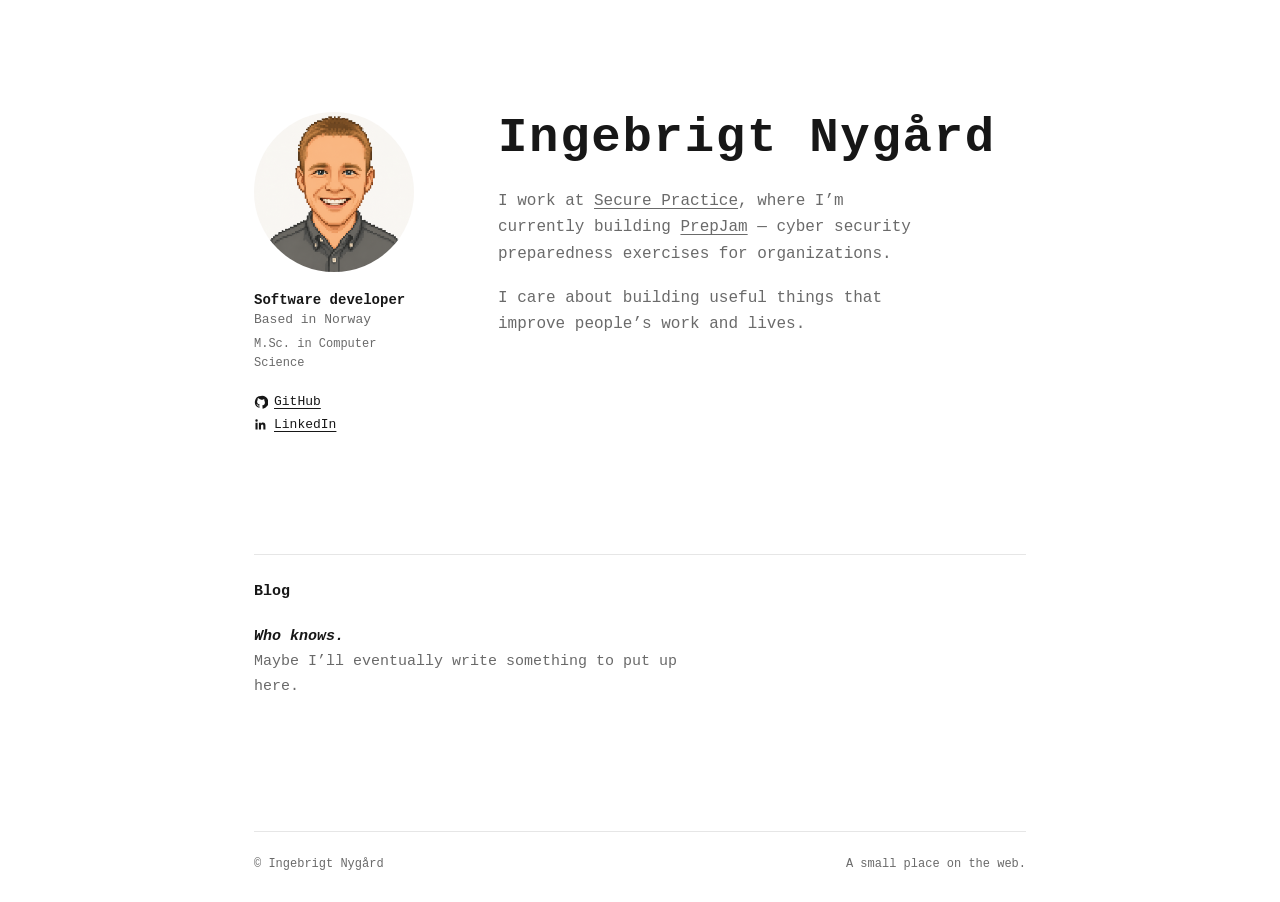
==== index.html @ 6bba3090 "feat: add personal developer website" ====
<!doctype html>
<html lang="en">
  <head>
    <meta charset="UTF-8" />
    <meta name="viewport" content="width=device-width, initial-scale=1.0" />
    <meta name="description" content="Ingebrigt Nygård — software developer in Norway." />
    <title>Ingebrigt Nygård</title>
    <link rel="icon" type="image/png" href="favicon.png" />
    <link rel="stylesheet" href="styles.css" />
  </head>
  <body>
    <main>
      <section class="intro" aria-labelledby="intro-title">
        <aside class="profile-card">
          <div class="profile-image">
            <img src="favicon.png" alt="Pixel portrait of Ingebrigt Nygård" />
            <img class="profile-image-hover" src="https://avatars.githubusercontent.com/u/37065507?v=4" alt="" />
          </div>
          <p class="profile-name">Software developer</p>
          <p class="study-title">Based in Norway</p>
          <p class="education">M.Sc. in Computer Science</p>
          <div class="profile-links">
            <a href="https://github.com/ingin97"><svg aria-hidden="true" viewBox="0 0 16 16"><path d="M8 1a7 7 0 0 0-2.21 13.64c.35.06.48-.15.48-.34v-1.35c-1.95.42-2.36-.83-2.36-.83-.32-.81-.78-1.03-.78-1.03-.64-.43.05-.42.05-.42.7.05 1.08.73 1.08.73.63 1.07 1.64.76 2.04.58.06-.45.25-.76.45-.94-1.56-.17-3.2-.78-3.2-3.47 0-.77.28-1.4.73-1.89-.07-.18-.32-.9.07-1.87 0 0 .6-.19 1.92.72A6.7 6.7 0 0 1 8 5.29c.6 0 1.2.08 1.76.24 1.33-.91 1.92-.72 1.92-.72.39.97.14 1.69.07 1.87.46.49.73 1.12.73 1.89 0 2.7-1.65 3.3-3.22 3.47.25.22.48.65.48 1.3v1.92c0 .19.13.41.48.34A7 7 0 0 0 8 1Z" /></svg>GitHub</a>
            <a href="https://www.linkedin.com/in/ingebrigtnygard/"><svg aria-hidden="true" viewBox="0 0 16 16"><path d="M2.9 1.5a1.4 1.4 0 1 1 0 2.8 1.4 1.4 0 0 1 0-2.8ZM1.7 5.4h2.4v7.7H1.7V5.4Zm3.9 0h2.3v1.05h.03c.32-.6 1.1-1.24 2.27-1.24 2.43 0 2.88 1.6 2.88 3.68v4.23h-2.4V9.37c0-.89-.02-2.03-1.24-2.03-1.24 0-1.43.97-1.43 1.97v3.81h-2.4V5.4Z" /></svg>LinkedIn</a>
          </div>
        </aside>
        <div class="intro-content">
          <h1 id="intro-title">Ingebrigt Nygård</h1>
          <p>I work at <a href="https://securepractice.co">Secure Practice</a>, where I’m currently building <a href="https://prepjam.com">PrepJam</a> — cyber security preparedness exercises for organizations.</p>
          <p>I care about building useful things that improve people’s work and lives.</p>
        </div>
      </section>

      <section id="writing" aria-labelledby="writing-title">
        <div class="section-heading">
          <h2 id="writing-title">Blog</h2>
        </div>

        <p class="empty-state"><span>Who knows.</span><br />Maybe I’ll eventually write something to put up here.</p>
      </section>

      <footer><span>© <span id="year"></span> Ingebrigt Nygård</span><span>A small place on the web.</span></footer>
    </main>
    <script src="script.js"></script>
  </body>
</html>
---- styles.css ----
:root {
  --ink: #171717;
  --muted: #6a6a6a;
  --line: #e6e6e6;
  --page: #fff;
}

* { box-sizing: border-box; }
html { scroll-behavior: smooth; }
body { margin: 0; background: var(--page); color: var(--ink); font-family: ui-monospace, SFMono-Regular, Consolas, "Liberation Mono", monospace; }
a { color: inherit; text-decoration: underline; text-underline-offset: 3px; }
main { max-width: 820px; margin: 0 auto; padding: 0 24px; }
.intro { display: grid; grid-template-columns: 170px minmax(0, 1fr); gap: 74px; padding: 112px 0 122px; }
.profile-image { position: relative; width: 160px; height: 160px; margin-bottom: 17px; overflow: hidden; border-radius: 50%; }
.profile-image img { display: block; width: 100%; height: 100%; object-fit: cover; }
.profile-image-hover { position: absolute; inset: 0; opacity: 0; transition: opacity .2s ease; }
.profile-image:hover .profile-image-hover { opacity: 1; }
.profile-name { color: var(--ink) !important; font-size: 14px !important; font-weight: 600; }
.study-title { margin-top: -3px !important; font-size: 13px !important; }
.education { margin-top: 4px !important; font-size: 12px !important; }
.profile-links { display: flex; flex-direction: column; align-items: flex-start; gap: 8px; margin-top: 20px; font-size: 13px; }
.profile-links a { display: inline-flex; align-items: center; gap: 6px; }
.profile-links svg { width: 14px; height: 14px; fill: currentColor; }
h1 { margin: 0 0 22px; font-size: clamp(34px, 5.2vw, 49px); letter-spacing: .035em; line-height: 1.1; font-weight: 600; }
.intro p { max-width: 430px; margin: 0; color: var(--muted); font-size: 16px; line-height: 1.65; }
.intro-content p + p { margin-top: 18px; }
section#writing { border-top: 1px solid var(--line); padding: 28px 0 132px; }
.section-heading { display: flex; align-items: baseline; justify-content: space-between; }
h2 { margin: 0; font-size: 15px; font-weight: 600; }
.empty-state { max-width: 450px; margin: 25px 0 0; color: var(--muted); font-size: 15px; line-height: 1.65; }
.empty-state span { color: var(--ink); font-size: 15px; font-style: italic; font-weight: 600; }
footer { display: flex; justify-content: space-between; border-top: 1px solid var(--line); padding: 25px 0 31px; color: var(--muted); font-size: 12px; }
@media (max-width: 600px) {
  main { padding: 0 20px; }
  .intro { grid-template-columns: 1fr; gap: 26px; padding: 56px 0 80px; }
  .intro-content { display: contents; }
  .intro h1 { order: -1; margin-bottom: 0; font-size: clamp(27px, 8.5vw, 42px); letter-spacing: 0; }
  .profile-card { display: grid; grid-template-columns: 128px minmax(0, 1fr); column-gap: 18px; align-items: start; }
  .profile-image { grid-row: 1 / span 4; width: 128px; height: 128px; margin: 0; }
  .profile-name { margin-top: 4px !important; }
  .study-title { margin-top: -3px !important; }
  .education { margin-top: 2px !important; }
  .profile-links { gap: 0; margin-top: 4px; }
  .profile-links a { min-height: 22px; padding: 0; }
  .intro p { font-size: 15px; }
  section#writing { padding: 24px 0 84px; }
  .empty-state { margin-top: 20px; }
  footer { flex-direction: column; gap: 8px; padding: 22px 0 28px; line-height: 1.5; }
}

@media (hover: none) {
  .profile-image:active .profile-image-hover { opacity: 1; }
}
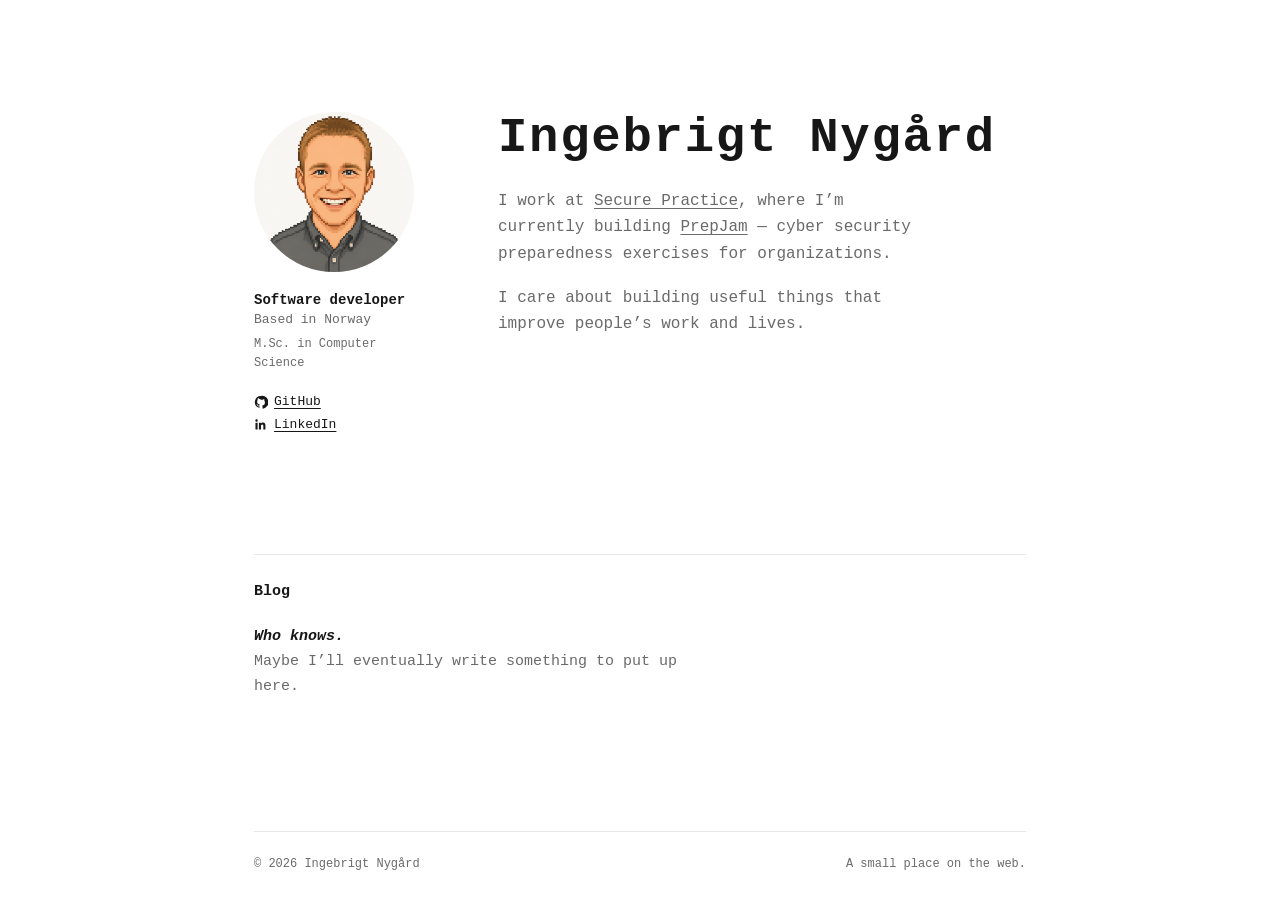
==== commit f343b1df: "feat: toggle profile image on mobile" ====
--- a/index.html
+++ b/index.html
@@ -12,10 +12,10 @@
     <main>
       <section class="intro" aria-labelledby="intro-title">
         <aside class="profile-card">
-          <div class="profile-image">
+          <button class="profile-image" type="button" aria-label="Show profile photo">
             <img src="favicon.png" alt="Pixel portrait of Ingebrigt Nygård" />
             <img class="profile-image-hover" src="https://avatars.githubusercontent.com/u/37065507?v=4" alt="" />
-          </div>
+          </button>
           <p class="profile-name">Software developer</p>
           <p class="study-title">Based in Norway</p>
           <p class="education">M.Sc. in Computer Science</p>
--- a/styles.css
+++ b/styles.css
@@ -11,10 +11,11 @@
 a { color: inherit; text-decoration: underline; text-underline-offset: 3px; }
 main { max-width: 820px; margin: 0 auto; padding: 0 24px; }
 .intro { display: grid; grid-template-columns: 170px minmax(0, 1fr); gap: 74px; padding: 112px 0 122px; }
-.profile-image { position: relative; width: 160px; height: 160px; margin-bottom: 17px; overflow: hidden; border-radius: 50%; }
+.profile-image { position: relative; width: 160px; height: 160px; margin-bottom: 17px; padding: 0; overflow: hidden; background: none; border: 0; border-radius: 50%; cursor: pointer; }
 .profile-image img { display: block; width: 100%; height: 100%; object-fit: cover; }
 .profile-image-hover { position: absolute; inset: 0; opacity: 0; transition: opacity .2s ease; }
-.profile-image:hover .profile-image-hover { opacity: 1; }
+.profile-image:hover .profile-image-hover, .profile-image.is-revealed .profile-image-hover { opacity: 1; }
+.profile-image:focus-visible { outline: 2px solid var(--ink); outline-offset: 4px; }
 .profile-name { color: var(--ink) !important; font-size: 14px !important; font-weight: 600; }
 .study-title { margin-top: -3px !important; font-size: 13px !important; }
 .education { margin-top: 4px !important; font-size: 12px !important; }
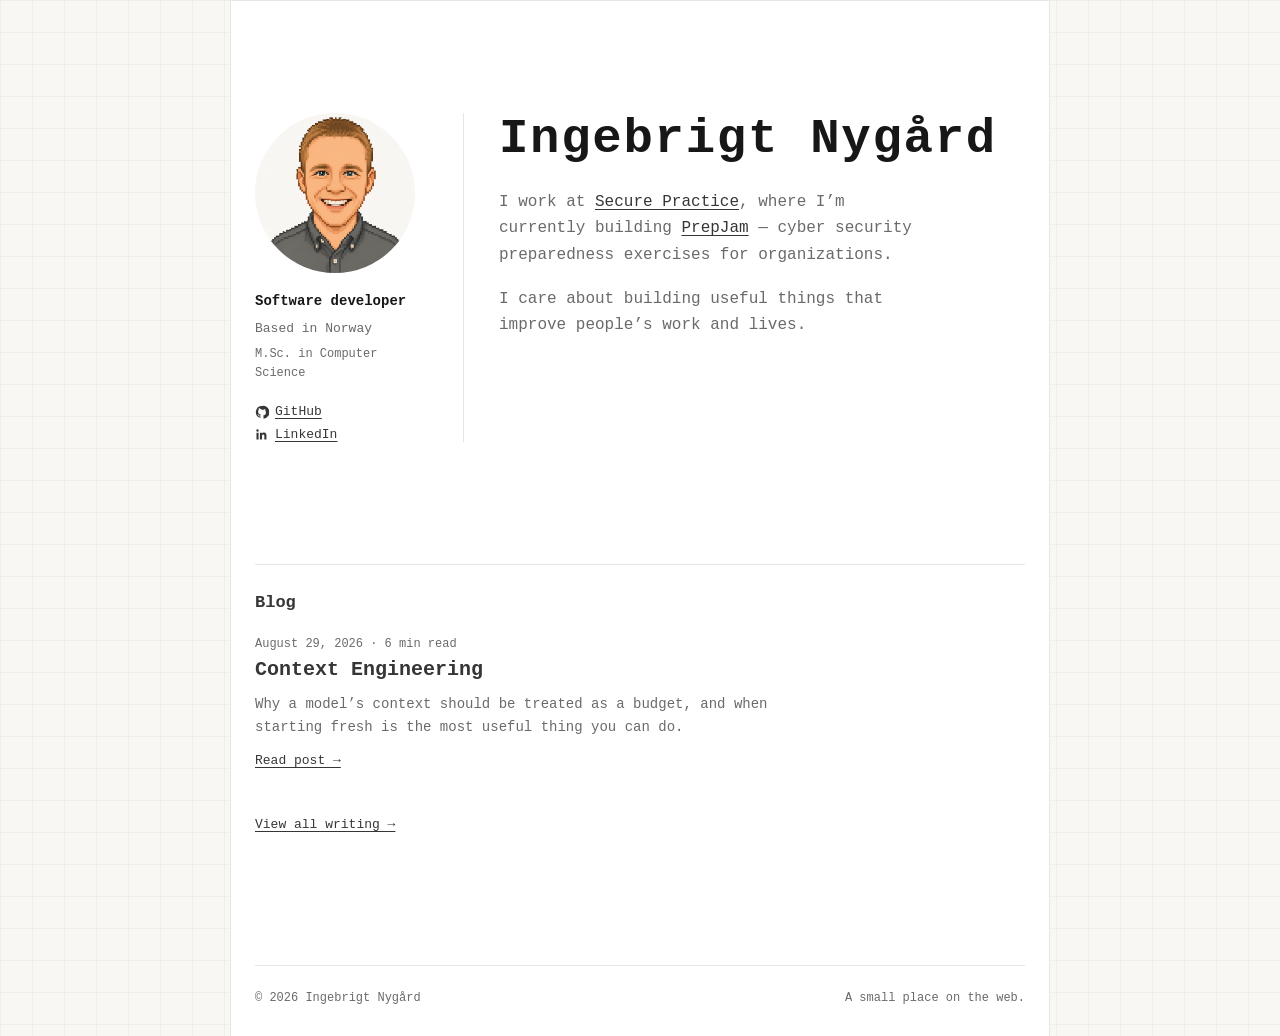
==== commit a40fdaf8: "feat(blog): publish context engineering post" ====
--- a/index.html
+++ b/index.html
@@ -4,6 +4,13 @@
     <meta charset="UTF-8" />
     <meta name="viewport" content="width=device-width, initial-scale=1.0" />
     <meta name="description" content="Ingebrigt Nygård — software developer in Norway." />
+    <link rel="canonical" href="https://ingebrigtnygard.com/" />
+    <meta property="og:title" content="Ingebrigt Nygård" />
+    <meta property="og:description" content="Software developer in Norway." />
+    <meta property="og:url" content="https://ingebrigtnygard.com/" />
+    <meta property="og:type" content="website" />
+    <meta property="og:image" content="https://ingebrigtnygard.com/favicon.png" />
+    <meta name="twitter:card" content="summary_large_image" />
     <title>Ingebrigt Nygård</title>
     <link rel="icon" type="image/png" href="favicon.png" />
     <link rel="stylesheet" href="styles.css" />
@@ -36,7 +43,13 @@
           <h2 id="writing-title">Blog</h2>
         </div>
 
-        <p class="empty-state"><span>Who knows.</span><br />Maybe I’ll eventually write something to put up here.</p>
+        <article class="post-preview">
+          <p class="post-meta">August 29, 2026 · 6 min read</p>
+          <h3><a href="blog/context-engineering.html">Context Engineering</a></h3>
+          <p>Why a model’s context should be treated as a budget, and when starting fresh is the most useful thing you can do.</p>
+          <a class="read-more" href="blog/context-engineering.html">Read post →</a>
+        </article>
+        <p class="blog-link"><a href="blog/">View all writing →</a></p>
       </section>
 
       <footer><span>© <span id="year"></span> Ingebrigt Nygård</span><span>A small place on the web.</span></footer>
--- a/styles.css
+++ b/styles.css
@@ -3,22 +3,43 @@
   --muted: #6a6a6a;
   --line: #e6e6e6;
   --page: #fff;
+  --canvas: #f8f7f4;
+  --grid: rgba(23, 23, 23, .035);
+  --accent: #353735;
 }
 
 * { box-sizing: border-box; }
 html { scroll-behavior: smooth; }
-body { margin: 0; background: var(--page); color: var(--ink); font-family: ui-monospace, SFMono-Regular, Consolas, "Liberation Mono", monospace; }
-a { color: inherit; text-decoration: underline; text-underline-offset: 3px; }
-main { max-width: 820px; margin: 0 auto; padding: 0 24px; }
-.intro { display: grid; grid-template-columns: 170px minmax(0, 1fr); gap: 74px; padding: 112px 0 122px; }
+body {
+  margin: 0;
+  background-color: var(--canvas);
+  background-image: linear-gradient(var(--grid) 1px, transparent 1px), linear-gradient(90deg, var(--grid) 1px, transparent 1px);
+  background-size: 32px 32px;
+  color: var(--ink);
+  font-family: ui-monospace, SFMono-Regular, Consolas, "Liberation Mono", monospace;
+}
+a { color: var(--accent); text-decoration: underline; text-underline-offset: 3px; }
+main {
+  max-width: 820px;
+  min-height: 100vh;
+  margin: 0 auto;
+  padding: 0 24px;
+  background: var(--page);
+  border: 1px solid var(--line);
+  border-bottom: 0;
+}
+.intro { display: grid; grid-template-columns: 170px minmax(0, 1fr); column-gap: 38px; padding: 112px 0 122px; }
+.intro-content { border-left: 1px solid var(--line); padding-left: 35px; }
 .profile-image { position: relative; width: 160px; height: 160px; margin-bottom: 17px; padding: 0; overflow: hidden; background: none; border: 0; border-radius: 50%; cursor: pointer; }
 .profile-image img { display: block; width: 100%; height: 100%; object-fit: cover; }
 .profile-image-hover { position: absolute; inset: 0; opacity: 0; transition: opacity .2s ease; }
 .profile-image:hover .profile-image-hover, .profile-image.is-revealed .profile-image-hover { opacity: 1; }
 .profile-image:focus-visible { outline: 2px solid var(--ink); outline-offset: 4px; }
+.profile-card p { margin: 0 !important; }
+.profile-card p + p { margin-top: 5px !important; }
 .profile-name { color: var(--ink) !important; font-size: 14px !important; font-weight: 600; }
-.study-title { margin-top: -3px !important; font-size: 13px !important; }
-.education { margin-top: 4px !important; font-size: 12px !important; }
+.study-title { font-size: 13px !important; }
+.education { font-size: 12px !important; }
 .profile-links { display: flex; flex-direction: column; align-items: flex-start; gap: 8px; margin-top: 20px; font-size: 13px; }
 .profile-links a { display: inline-flex; align-items: center; gap: 6px; }
 .profile-links svg { width: 14px; height: 14px; fill: currentColor; }
@@ -27,25 +48,63 @@
 .intro-content p + p { margin-top: 18px; }
 section#writing { border-top: 1px solid var(--line); padding: 28px 0 132px; }
 .section-heading { display: flex; align-items: baseline; justify-content: space-between; }
-h2 { margin: 0; font-size: 15px; font-weight: 600; }
+h2 { margin: 0; color: var(--accent); font-size: 17px; font-weight: 600; }
 .empty-state { max-width: 450px; margin: 25px 0 0; color: var(--muted); font-size: 15px; line-height: 1.65; }
 .empty-state span { color: var(--ink); font-size: 15px; font-style: italic; font-weight: 600; }
+.post-preview { max-width: 560px; margin-top: 25px; }
+.post-preview h2, .post-preview h3 { margin: 5px 0 10px; font-size: 20px; line-height: 1.35; }
+.post-preview h2 a, .post-preview h3 a { text-decoration: none; }
+.post-preview p:not(.post-meta) { margin: 0; color: var(--muted); font-size: 14px; line-height: 1.65; }
+.post-meta { margin: 0; color: var(--muted); font-size: 12px; }
+.read-more, .blog-link { display: inline-block; margin-top: 14px; font-size: 13px; }
+.blog-link { margin: 48px 0 0; }
+.page-shell { max-width: 760px; }
+.page-header, .article-header { padding: 76px 0 58px; }
+.back-link { display: inline-block; margin-bottom: 42px; font-size: 13px; }
+.page-header h1, .article-header h1 { margin-bottom: 15px; }
+.page-header > p { max-width: 490px; margin: 0; color: var(--muted); font-size: 15px; line-height: 1.65; }
+.post-list { border-top: 1px solid var(--line); padding: 4px 0 114px; }
+.post-list .post-preview { padding: 28px 0 30px; margin: 0; border-bottom: 1px solid var(--line); }
+.article-header { padding-bottom: 38px; }
+.article-header .post-meta { margin-bottom: 14px; }
+.term-definition { max-width: 560px; margin: 28px 0 0; padding: 17px 0 0; border-top: 1px solid var(--line); }
+.term-definition div { display: grid; grid-template-columns: 105px minmax(0, 1fr); gap: 15px; padding: 6px 0; font-size: 13px; line-height: 1.55; }
+.term-definition dt { color: var(--muted); }
+.term-definition dd { margin: 0; }
+.prose { max-width: 610px; padding: 0 0 100px; }
+.prose h2 { margin: 45px 0 18px; color: var(--ink); font-size: 21px; line-height: 1.35; }
+.prose h2:first-child { margin-top: 0; }
+.prose p, .prose li { font-family: ui-monospace, SFMono-Regular, Consolas, "Liberation Mono", monospace; font-size: 15px; line-height: 1.75; }
+.prose p { margin: 0 0 18px; }
+.prose ul { margin: 0 0 18px; padding-left: 22px; }
+.prose li + li { margin-top: 5px; }
+.prose blockquote { margin: 20px 0; padding: 2px 0 2px 18px; border-left: 2px solid var(--line); }
+.prose blockquote p { margin: 0; }
+.article-image { margin: 28px 0; }
+.article-image img { display: block; width: 100%; height: auto; border: 1px solid var(--line); }
+.article-image figcaption { margin-top: 9px; color: var(--muted); font-size: 12px; line-height: 1.5; }
 footer { display: flex; justify-content: space-between; border-top: 1px solid var(--line); padding: 25px 0 31px; color: var(--muted); font-size: 12px; }
 @media (max-width: 600px) {
-  main { padding: 0 20px; }
+  main { padding: 0 20px; border-inline: 0; }
   .intro { grid-template-columns: 1fr; gap: 26px; padding: 56px 0 80px; }
-  .intro-content { display: contents; }
+  .intro-content { display: contents; border-left: 0; padding-left: 0; }
   .intro h1 { order: -1; margin-bottom: 0; font-size: clamp(27px, 8.5vw, 42px); letter-spacing: 0; }
   .profile-card { display: grid; grid-template-columns: 128px minmax(0, 1fr); column-gap: 18px; align-items: start; }
   .profile-image { grid-row: 1 / span 4; width: 128px; height: 128px; margin: 0; }
   .profile-name { margin-top: 4px !important; }
-  .study-title { margin-top: -3px !important; }
-  .education { margin-top: 2px !important; }
+  .profile-card p + p { margin-top: 5px !important; }
   .profile-links { gap: 0; margin-top: 4px; }
   .profile-links a { min-height: 22px; padding: 0; }
   .intro p { font-size: 15px; }
   section#writing { padding: 24px 0 84px; }
   .empty-state { margin-top: 20px; }
+  .page-header, .article-header { padding: 50px 0 42px; }
+  .back-link { margin-bottom: 30px; }
+  .post-list { padding-bottom: 76px; }
+  .article-header { padding-bottom: 30px; }
+  .term-definition div { grid-template-columns: 1fr; gap: 2px; padding: 7px 0; }
+  .prose { padding-bottom: 66px; }
+  .prose h2 { margin-top: 36px; font-size: 19px; }
   footer { flex-direction: column; gap: 8px; padding: 22px 0 28px; line-height: 1.5; }
 }
 
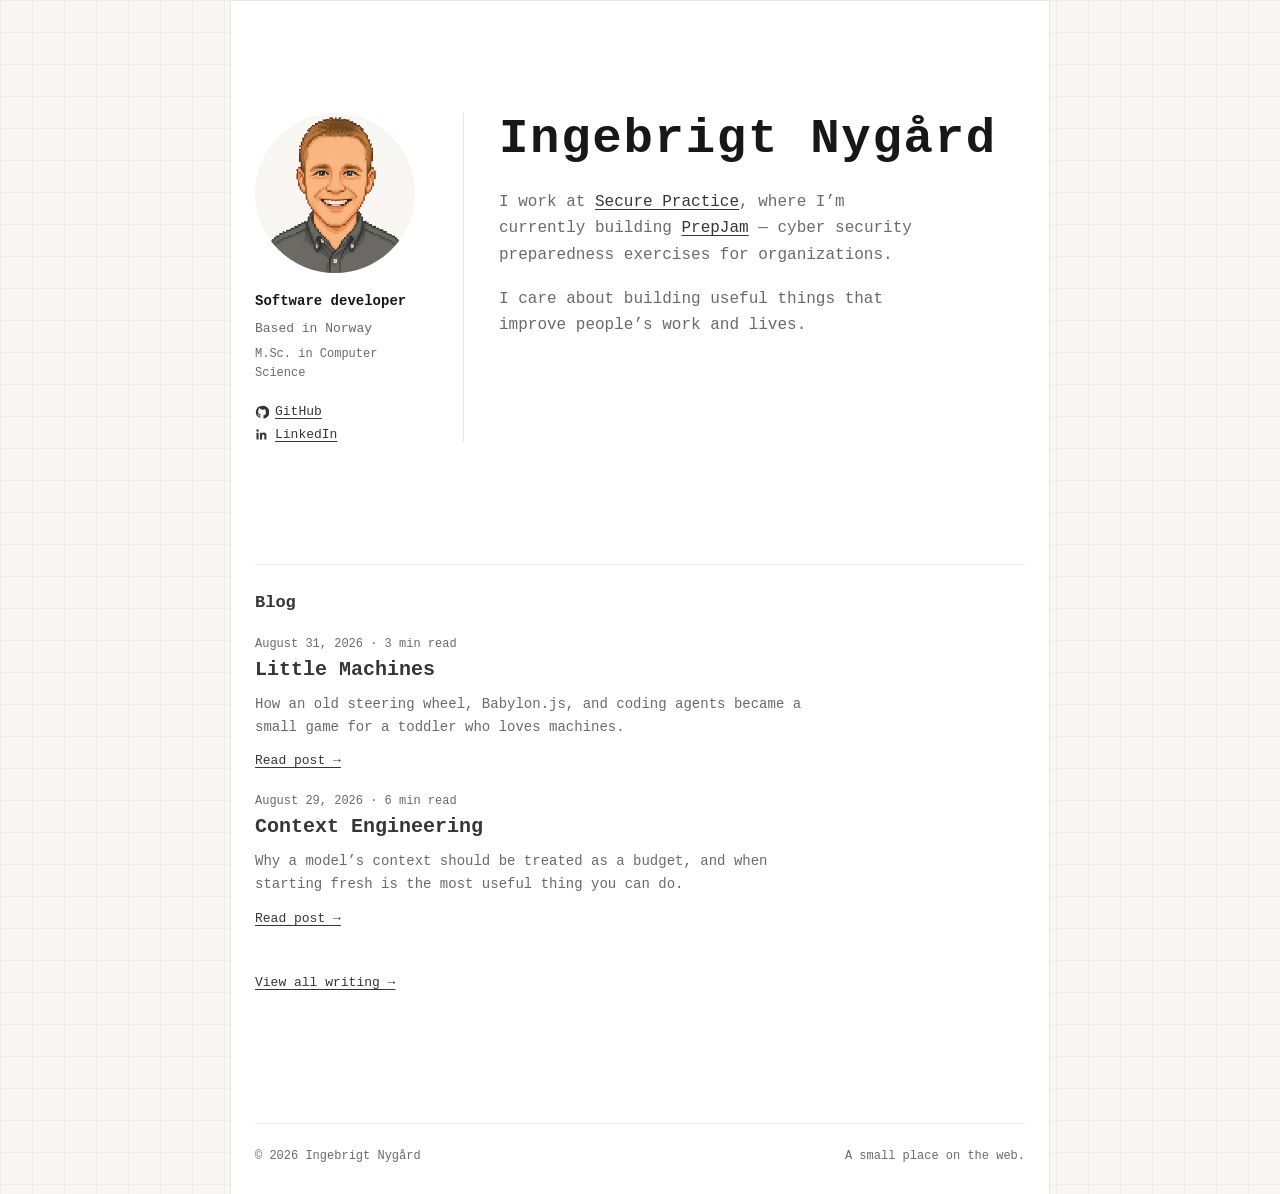
==== commit f7a1c34d: "feat(blog): publish little machines" ====
--- a/index.html
+++ b/index.html
@@ -44,6 +44,12 @@
         </div>
 
         <article class="post-preview">
+          <p class="post-meta">August 31, 2026 · 3 min read</p>
+          <h3><a href="blog/little-machines.html">Little Machines</a></h3>
+          <p>How an old steering wheel, Babylon.js, and coding agents became a small game for a toddler who loves machines.</p>
+          <a class="read-more" href="blog/little-machines.html">Read post →</a>
+        </article>
+        <article class="post-preview">
           <p class="post-meta">August 29, 2026 · 6 min read</p>
           <h3><a href="blog/context-engineering.html">Context Engineering</a></h3>
           <p>Why a model’s context should be treated as a budget, and when starting fresh is the most useful thing you can do.</p>
--- a/styles.css
+++ b/styles.css
@@ -105,6 +105,9 @@
   .term-definition div { grid-template-columns: 1fr; gap: 2px; padding: 7px 0; }
   .prose { padding-bottom: 66px; }
   .prose h2 { margin-top: 36px; font-size: 19px; }
+  .article-image { width: calc(100% + 40px); margin-right: -20px; margin-left: -20px; }
+  .article-image img { border-inline: 0; }
+  .article-image figcaption { padding: 0 20px; }
   footer { flex-direction: column; gap: 8px; padding: 22px 0 28px; line-height: 1.5; }
 }
 
